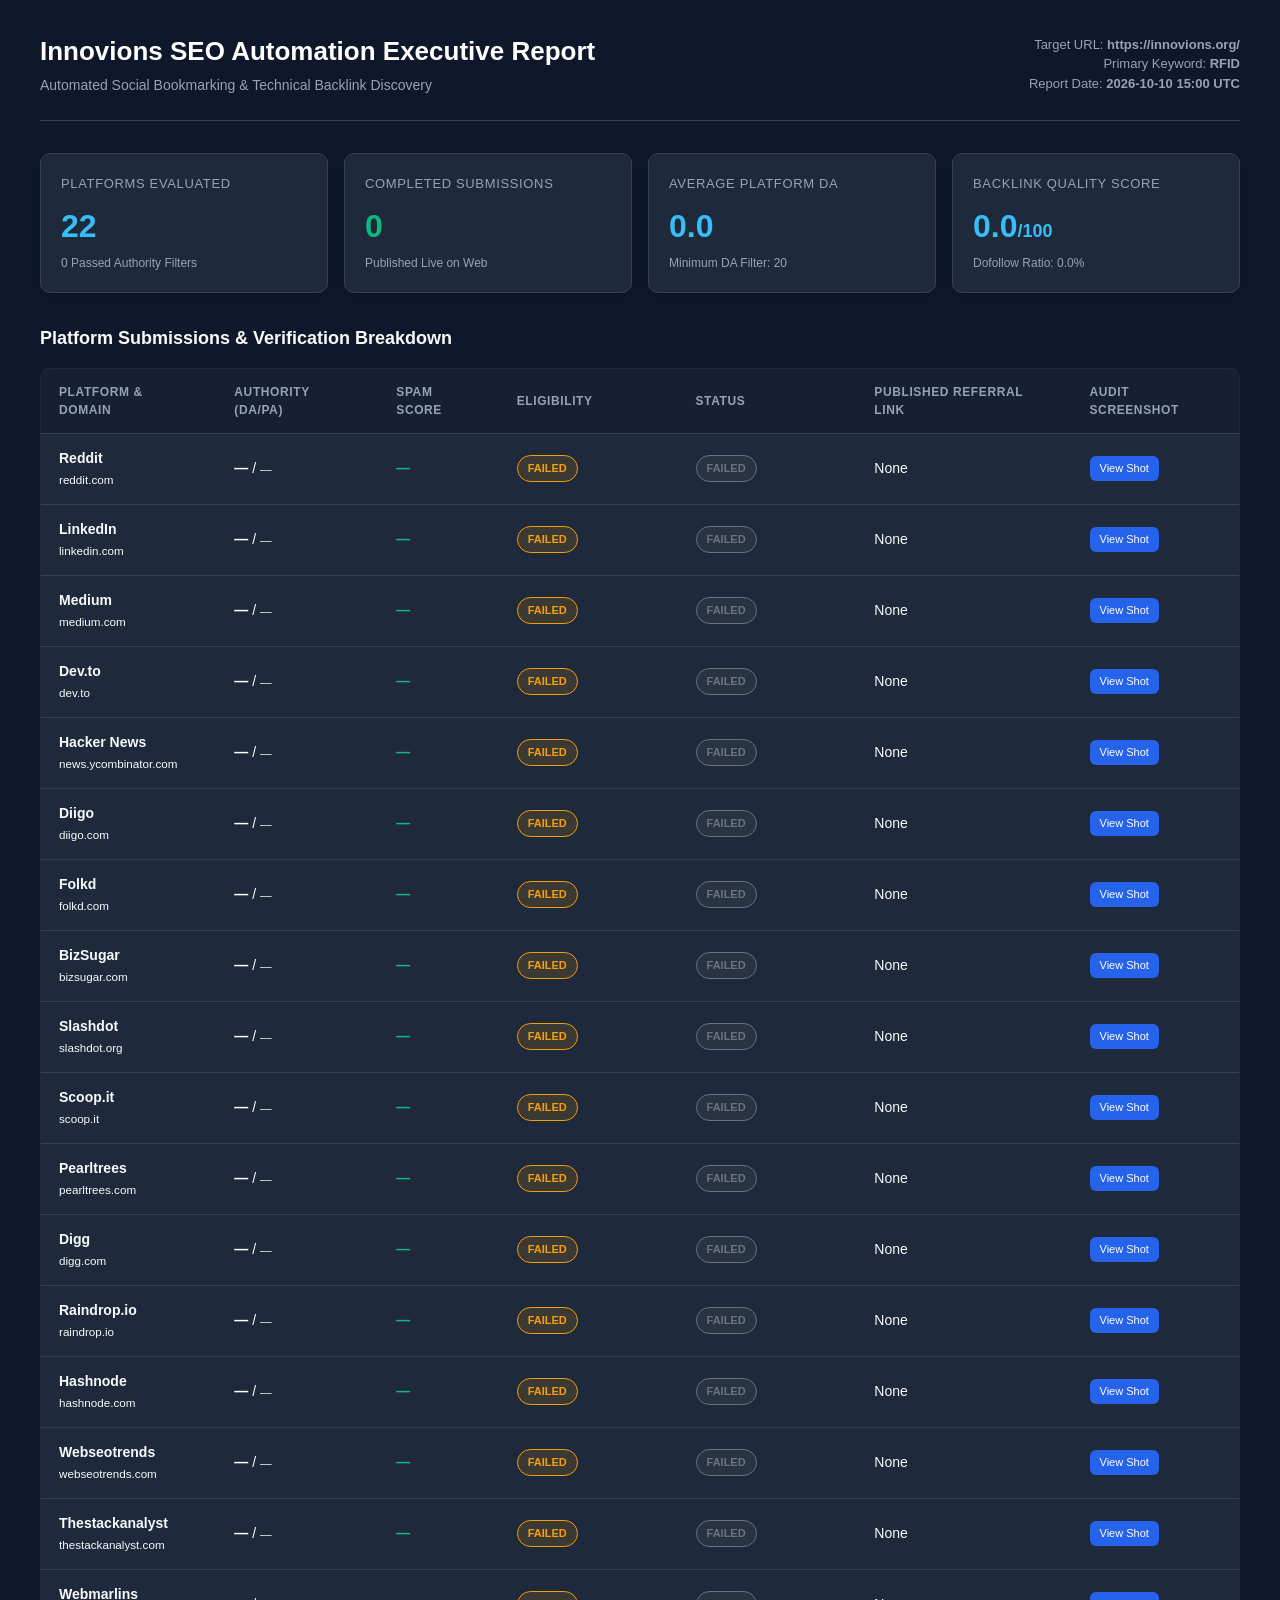
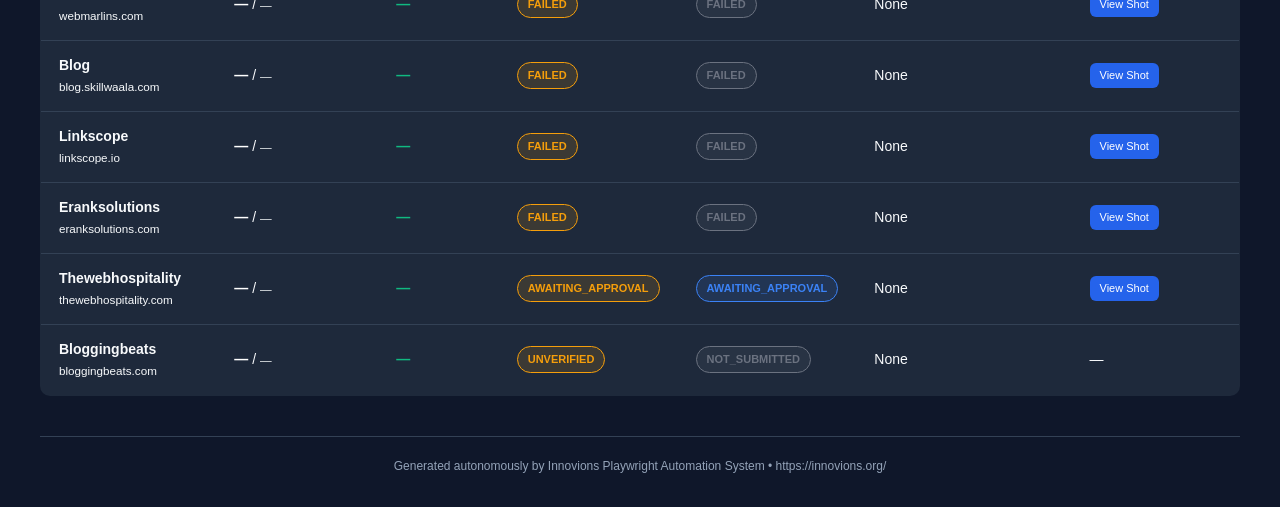
==== output/seo_audit_report.html @ 3800cce1 "Add comprehensive test suite for various components - Implement tests for WorkflowController includi" ====
<!DOCTYPE html>
<html lang="en">
<head>
    <meta charset="UTF-8">
    <meta name="viewport" content="width=device-width, initial-scale=1.0">
    <title>Innovions SEO Social Bookmarking Audit Report</title>
    <style>
        :root {
            --bg: #0f172a;
            --card-bg: #1e293b;
            --text-main: #f8fafc;
            --text-muted: #94a3b8;
            --accent: #38bdf8;
            --accent-glow: rgba(56, 189, 248, 0.15);
            --border: #334155;
            --success: #10b981;
            --warning: #f59e0b;
            --danger: #ef4444;
        }
        * { box-sizing: border-box; margin: 0; padding: 0; }
        body {
            background: var(--bg);
            color: var(--text-main);
            font-family: -apple-system, BlinkMacSystemFont, "Segoe UI", Roboto, Helvetica, Arial, sans-serif;
            line-height: 1.5;
            padding: 32px 24px;
        }
        .container { max-width: 1200px; margin: 0 auto; }
        header {
            display: flex;
            justify-content: space-between;
            align-items: center;
            border-bottom: 1px solid var(--border);
            padding-bottom: 24px;
            margin-bottom: 32px;
        }
        .brand h1 { font-size: 26px; font-weight: 700; color: #fff; }
        .brand p { color: var(--text-muted); font-size: 14px; margin-top: 4px; }
        .header-meta { text-align: right; font-size: 13px; color: var(--text-muted); }
        .grid { display: grid; grid-template-columns: repeat(auto-fit, minmax(220px, 1fr)); gap: 16px; margin-bottom: 32px; }
        .card {
            background: var(--card-bg);
            border: 1px solid var(--border);
            border-radius: 10px;
            padding: 20px;
            box-shadow: 0 4px 6px -1px rgba(0, 0, 0, 0.2);
        }
        .card-title { font-size: 13px; text-transform: uppercase; letter-spacing: 0.05em; color: var(--text-muted); margin-bottom: 8px; }
        .card-value { font-size: 32px; font-weight: 700; color: var(--accent); }
        .card-sub { font-size: 12px; color: var(--text-muted); margin-top: 4px; }
        table {
            width: 100%;
            border-collapse: collapse;
            background: var(--card-bg);
            border: 1px solid var(--border);
            border-radius: 10px;
            overflow: hidden;
            font-size: 14px;
        }
        th, td { padding: 14px 18px; text-align: left; border-bottom: 1px solid var(--border); }
        th { background: #162032; font-weight: 600; color: var(--text-muted); font-size: 12px; text-transform: uppercase; letter-spacing: 0.05em; }
        tr:hover { background: rgba(255, 255, 255, 0.02); }
        .badge {
            display: inline-block;
            padding: 4px 10px;
            border-radius: 9999px;
            font-size: 11px;
            font-weight: 600;
        }
        .link { color: var(--accent); text-decoration: none; }
        .link:hover { text-decoration: underline; }
        .btn-sm {
            display: inline-block;
            padding: 4px 10px;
            background: #2563eb;
            color: #fff;
            border-radius: 6px;
            text-decoration: none;
            font-size: 11px;
            font-weight: 500;
        }
        .metric-val { font-weight: 600; color: #fff; }
        .spam-val { color: #10b981; font-weight: 600; }
        .footer {
            margin-top: 40px;
            text-align: center;
            font-size: 12px;
            color: var(--text-muted);
            border-top: 1px solid var(--border);
            padding-top: 20px;
        }
    </style>
</head>
<body>
    <div class="container">
        <header>
            <div class="brand">
                <h1>Innovions SEO Automation Executive Report</h1>
                <p>Automated Social Bookmarking & Technical Backlink Discovery</p>
            </div>
            <div class="header-meta">
                <div>Target URL: <strong>https://innovions.org/</strong></div>
                <div>Primary Keyword: <strong>RFID</strong></div>
                <div>Report Date: <strong>2026-10-10 15:00 UTC</strong></div>
            </div>
        </header>

        <div class="grid">
            <div class="card">
                <div class="card-title">Platforms Evaluated</div>
                <div class="card-value">22</div>
                <div class="card-sub">0 Passed Authority Filters</div>
            </div>
            <div class="card">
                <div class="card-title">Completed Submissions</div>
                <div class="card-value" style="color:var(--success)">0</div>
                <div class="card-sub">Published Live on Web</div>
            </div>
            <div class="card">
                <div class="card-title">Average Platform DA</div>
                <div class="card-value">0.0</div>
                <div class="card-sub">Minimum DA Filter: 20</div>
            </div>
            <div class="card">
                <div class="card-title">Backlink Quality Score</div>
                <div class="card-value">0.0<small style="font-size:18px">/100</small></div>
                <div class="card-sub">Dofollow Ratio: 0.0%</div>
            </div>
        </div>

        <h2 style="font-size:18px; margin-bottom:16px; font-weight:600">Platform Submissions & Verification Breakdown</h2>
        <table>
            <thead>
                <tr>
                    <th>Platform & Domain</th>
                    <th>Authority (DA/PA)</th>
                    <th>Spam Score</th>
                    <th>Eligibility</th>
                    <th>Status</th>
                    <th>Published Referral Link</th>
                    <th>Audit Screenshot</th>
                </tr>
            </thead>
            <tbody>
                
        <tr>
            <td><strong>Reddit</strong><br><small class="text-muted">reddit.com</small></td>
            <td><span class="metric-val">—</span> / <small>—</small></td>
            <td><span class="spam-val">—</span></td>
            <td><span class="badge" style="background:#f59e0b22; color:#f59e0b; border:1px solid #f59e0b">FAILED</span></td>
            <td><span class="badge" style="background:#6b728022; color:#6b7280; border:1px solid #6b7280">FAILED</span></td>
            <td><span class="text-muted">None</span></td>
            <td><a href="screenshots/manual_crash_reddit_com_20261010_090333_897.png" target="_blank" class="btn-sm">View Shot</a></td>
        </tr>
        

        <tr>
            <td><strong>LinkedIn</strong><br><small class="text-muted">linkedin.com</small></td>
            <td><span class="metric-val">—</span> / <small>—</small></td>
            <td><span class="spam-val">—</span></td>
            <td><span class="badge" style="background:#f59e0b22; color:#f59e0b; border:1px solid #f59e0b">FAILED</span></td>
            <td><span class="badge" style="background:#6b728022; color:#6b7280; border:1px solid #6b7280">FAILED</span></td>
            <td><span class="text-muted">None</span></td>
            <td><a href="screenshots/manual_crash_linkedin_com_20261010_090334_154.png" target="_blank" class="btn-sm">View Shot</a></td>
        </tr>
        

        <tr>
            <td><strong>Medium</strong><br><small class="text-muted">medium.com</small></td>
            <td><span class="metric-val">—</span> / <small>—</small></td>
            <td><span class="spam-val">—</span></td>
            <td><span class="badge" style="background:#f59e0b22; color:#f59e0b; border:1px solid #f59e0b">FAILED</span></td>
            <td><span class="badge" style="background:#6b728022; color:#6b7280; border:1px solid #6b7280">FAILED</span></td>
            <td><span class="text-muted">None</span></td>
            <td><a href="screenshots/manual_crash_medium_com_20261010_090334_389.png" target="_blank" class="btn-sm">View Shot</a></td>
        </tr>
        

        <tr>
            <td><strong>Dev.to</strong><br><small class="text-muted">dev.to</small></td>
            <td><span class="metric-val">—</span> / <small>—</small></td>
            <td><span class="spam-val">—</span></td>
            <td><span class="badge" style="background:#f59e0b22; color:#f59e0b; border:1px solid #f59e0b">FAILED</span></td>
            <td><span class="badge" style="background:#6b728022; color:#6b7280; border:1px solid #6b7280">FAILED</span></td>
            <td><span class="text-muted">None</span></td>
            <td><a href="screenshots/manual_crash_dev_to_20261010_090334_633.png" target="_blank" class="btn-sm">View Shot</a></td>
        </tr>
        

        <tr>
            <td><strong>Hacker News</strong><br><small class="text-muted">news.ycombinator.com</small></td>
            <td><span class="metric-val">—</span> / <small>—</small></td>
            <td><span class="spam-val">—</span></td>
            <td><span class="badge" style="background:#f59e0b22; color:#f59e0b; border:1px solid #f59e0b">FAILED</span></td>
            <td><span class="badge" style="background:#6b728022; color:#6b7280; border:1px solid #6b7280">FAILED</span></td>
            <td><span class="text-muted">None</span></td>
            <td><a href="screenshots/manual_crash_news_ycombinator_com_20261010_090334_865.png" target="_blank" class="btn-sm">View Shot</a></td>
        </tr>
        

        <tr>
            <td><strong>Diigo</strong><br><small class="text-muted">diigo.com</small></td>
            <td><span class="metric-val">—</span> / <small>—</small></td>
            <td><span class="spam-val">—</span></td>
            <td><span class="badge" style="background:#f59e0b22; color:#f59e0b; border:1px solid #f59e0b">FAILED</span></td>
            <td><span class="badge" style="background:#6b728022; color:#6b7280; border:1px solid #6b7280">FAILED</span></td>
            <td><span class="text-muted">None</span></td>
            <td><a href="screenshots/manual_crash_diigo_com_20261010_090335_103.png" target="_blank" class="btn-sm">View Shot</a></td>
        </tr>
        

        <tr>
            <td><strong>Folkd</strong><br><small class="text-muted">folkd.com</small></td>
            <td><span class="metric-val">—</span> / <small>—</small></td>
            <td><span class="spam-val">—</span></td>
            <td><span class="badge" style="background:#f59e0b22; color:#f59e0b; border:1px solid #f59e0b">FAILED</span></td>
            <td><span class="badge" style="background:#6b728022; color:#6b7280; border:1px solid #6b7280">FAILED</span></td>
            <td><span class="text-muted">None</span></td>
            <td><a href="screenshots/manual_crash_folkd_com_20261010_090335_337.png" target="_blank" class="btn-sm">View Shot</a></td>
        </tr>
        

        <tr>
            <td><strong>BizSugar</strong><br><small class="text-muted">bizsugar.com</small></td>
            <td><span class="metric-val">—</span> / <small>—</small></td>
            <td><span class="spam-val">—</span></td>
            <td><span class="badge" style="background:#f59e0b22; color:#f59e0b; border:1px solid #f59e0b">FAILED</span></td>
            <td><span class="badge" style="background:#6b728022; color:#6b7280; border:1px solid #6b7280">FAILED</span></td>
            <td><span class="text-muted">None</span></td>
            <td><a href="screenshots/manual_crash_bizsugar_com_20261010_090335_573.png" target="_blank" class="btn-sm">View Shot</a></td>
        </tr>
        

        <tr>
            <td><strong>Slashdot</strong><br><small class="text-muted">slashdot.org</small></td>
            <td><span class="metric-val">—</span> / <small>—</small></td>
            <td><span class="spam-val">—</span></td>
            <td><span class="badge" style="background:#f59e0b22; color:#f59e0b; border:1px solid #f59e0b">FAILED</span></td>
            <td><span class="badge" style="background:#6b728022; color:#6b7280; border:1px solid #6b7280">FAILED</span></td>
            <td><span class="text-muted">None</span></td>
            <td><a href="screenshots/manual_crash_slashdot_org_20261010_090335_801.png" target="_blank" class="btn-sm">View Shot</a></td>
        </tr>
        

        <tr>
            <td><strong>Scoop.it</strong><br><small class="text-muted">scoop.it</small></td>
            <td><span class="metric-val">—</span> / <small>—</small></td>
            <td><span class="spam-val">—</span></td>
            <td><span class="badge" style="background:#f59e0b22; color:#f59e0b; border:1px solid #f59e0b">FAILED</span></td>
            <td><span class="badge" style="background:#6b728022; color:#6b7280; border:1px solid #6b7280">FAILED</span></td>
            <td><span class="text-muted">None</span></td>
            <td><a href="screenshots/manual_crash_scoop_it_20261010_090336_036.png" target="_blank" class="btn-sm">View Shot</a></td>
        </tr>
        

        <tr>
            <td><strong>Pearltrees</strong><br><small class="text-muted">pearltrees.com</small></td>
            <td><span class="metric-val">—</span> / <small>—</small></td>
            <td><span class="spam-val">—</span></td>
            <td><span class="badge" style="background:#f59e0b22; color:#f59e0b; border:1px solid #f59e0b">FAILED</span></td>
            <td><span class="badge" style="background:#6b728022; color:#6b7280; border:1px solid #6b7280">FAILED</span></td>
            <td><span class="text-muted">None</span></td>
            <td><a href="screenshots/manual_crash_pearltrees_com_20261010_090336_268.png" target="_blank" class="btn-sm">View Shot</a></td>
        </tr>
        

        <tr>
            <td><strong>Digg</strong><br><small class="text-muted">digg.com</small></td>
            <td><span class="metric-val">—</span> / <small>—</small></td>
            <td><span class="spam-val">—</span></td>
            <td><span class="badge" style="background:#f59e0b22; color:#f59e0b; border:1px solid #f59e0b">FAILED</span></td>
            <td><span class="badge" style="background:#6b728022; color:#6b7280; border:1px solid #6b7280">FAILED</span></td>
            <td><span class="text-muted">None</span></td>
            <td><a href="screenshots/manual_crash_digg_com_20261010_090336_500.png" target="_blank" class="btn-sm">View Shot</a></td>
        </tr>
        

        <tr>
            <td><strong>Raindrop.io</strong><br><small class="text-muted">raindrop.io</small></td>
            <td><span class="metric-val">—</span> / <small>—</small></td>
            <td><span class="spam-val">—</span></td>
            <td><span class="badge" style="background:#f59e0b22; color:#f59e0b; border:1px solid #f59e0b">FAILED</span></td>
            <td><span class="badge" style="background:#6b728022; color:#6b7280; border:1px solid #6b7280">FAILED</span></td>
            <td><span class="text-muted">None</span></td>
            <td><a href="screenshots/manual_crash_raindrop_io_20261010_090336_733.png" target="_blank" class="btn-sm">View Shot</a></td>
        </tr>
        

        <tr>
            <td><strong>Hashnode</strong><br><small class="text-muted">hashnode.com</small></td>
            <td><span class="metric-val">—</span> / <small>—</small></td>
            <td><span class="spam-val">—</span></td>
            <td><span class="badge" style="background:#f59e0b22; color:#f59e0b; border:1px solid #f59e0b">FAILED</span></td>
            <td><span class="badge" style="background:#6b728022; color:#6b7280; border:1px solid #6b7280">FAILED</span></td>
            <td><span class="text-muted">None</span></td>
            <td><a href="screenshots/manual_crash_hashnode_com_20261010_090336_971.png" target="_blank" class="btn-sm">View Shot</a></td>
        </tr>
        

        <tr>
            <td><strong>Webseotrends</strong><br><small class="text-muted">webseotrends.com</small></td>
            <td><span class="metric-val">—</span> / <small>—</small></td>
            <td><span class="spam-val">—</span></td>
            <td><span class="badge" style="background:#f59e0b22; color:#f59e0b; border:1px solid #f59e0b">FAILED</span></td>
            <td><span class="badge" style="background:#6b728022; color:#6b7280; border:1px solid #6b7280">FAILED</span></td>
            <td><span class="text-muted">None</span></td>
            <td><a href="screenshots/manual_crash_webseotrends_com_20261010_090337_212.png" target="_blank" class="btn-sm">View Shot</a></td>
        </tr>
        

        <tr>
            <td><strong>Thestackanalyst</strong><br><small class="text-muted">thestackanalyst.com</small></td>
            <td><span class="metric-val">—</span> / <small>—</small></td>
            <td><span class="spam-val">—</span></td>
            <td><span class="badge" style="background:#f59e0b22; color:#f59e0b; border:1px solid #f59e0b">FAILED</span></td>
            <td><span class="badge" style="background:#6b728022; color:#6b7280; border:1px solid #6b7280">FAILED</span></td>
            <td><span class="text-muted">None</span></td>
            <td><a href="screenshots/manual_crash_thestackanalyst_com_20261010_090337_452.png" target="_blank" class="btn-sm">View Shot</a></td>
        </tr>
        

        <tr>
            <td><strong>Webmarlins</strong><br><small class="text-muted">webmarlins.com</small></td>
            <td><span class="metric-val">—</span> / <small>—</small></td>
            <td><span class="spam-val">—</span></td>
            <td><span class="badge" style="background:#f59e0b22; color:#f59e0b; border:1px solid #f59e0b">FAILED</span></td>
            <td><span class="badge" style="background:#6b728022; color:#6b7280; border:1px solid #6b7280">FAILED</span></td>
            <td><span class="text-muted">None</span></td>
            <td><a href="screenshots/manual_crash_webmarlins_com_20261010_090337_688.png" target="_blank" class="btn-sm">View Shot</a></td>
        </tr>
        

        <tr>
            <td><strong>Blog</strong><br><small class="text-muted">blog.skillwaala.com</small></td>
            <td><span class="metric-val">—</span> / <small>—</small></td>
            <td><span class="spam-val">—</span></td>
            <td><span class="badge" style="background:#f59e0b22; color:#f59e0b; border:1px solid #f59e0b">FAILED</span></td>
            <td><span class="badge" style="background:#6b728022; color:#6b7280; border:1px solid #6b7280">FAILED</span></td>
            <td><span class="text-muted">None</span></td>
            <td><a href="SCREENSHOT_FAILED: Page.screenshot: Target page, context or browser has been closed" target="_blank" class="btn-sm">View Shot</a></td>
        </tr>
        

        <tr>
            <td><strong>Linkscope</strong><br><small class="text-muted">linkscope.io</small></td>
            <td><span class="metric-val">—</span> / <small>—</small></td>
            <td><span class="spam-val">—</span></td>
            <td><span class="badge" style="background:#f59e0b22; color:#f59e0b; border:1px solid #f59e0b">FAILED</span></td>
            <td><span class="badge" style="background:#6b728022; color:#6b7280; border:1px solid #6b7280">FAILED</span></td>
            <td><span class="text-muted">None</span></td>
            <td><a href="SCREENSHOT_FAILED: Page.screenshot: Target page, context or browser has been closed" target="_blank" class="btn-sm">View Shot</a></td>
        </tr>
        

        <tr>
            <td><strong>Eranksolutions</strong><br><small class="text-muted">eranksolutions.com</small></td>
            <td><span class="metric-val">—</span> / <small>—</small></td>
            <td><span class="spam-val">—</span></td>
            <td><span class="badge" style="background:#f59e0b22; color:#f59e0b; border:1px solid #f59e0b">FAILED</span></td>
            <td><span class="badge" style="background:#6b728022; color:#6b7280; border:1px solid #6b7280">FAILED</span></td>
            <td><span class="text-muted">None</span></td>
            <td><a href="SCREENSHOT_FAILED: Page.screenshot: Target page, context or browser has been closed" target="_blank" class="btn-sm">View Shot</a></td>
        </tr>
        

        <tr>
            <td><strong>Thewebhospitality</strong><br><small class="text-muted">thewebhospitality.com</small></td>
            <td><span class="metric-val">—</span> / <small>—</small></td>
            <td><span class="spam-val">—</span></td>
            <td><span class="badge" style="background:#f59e0b22; color:#f59e0b; border:1px solid #f59e0b">AWAITING_APPROVAL</span></td>
            <td><span class="badge" style="background:#3b82f622; color:#3b82f6; border:1px solid #3b82f6">AWAITING_APPROVAL</span></td>
            <td><span class="text-muted">None</span></td>
            <td><a href="screenshots/before_Thewebhospitality_20261010_090843_289.png" target="_blank" class="btn-sm">View Shot</a></td>
        </tr>
        

        <tr>
            <td><strong>Bloggingbeats</strong><br><small class="text-muted">bloggingbeats.com</small></td>
            <td><span class="metric-val">—</span> / <small>—</small></td>
            <td><span class="spam-val">—</span></td>
            <td><span class="badge" style="background:#f59e0b22; color:#f59e0b; border:1px solid #f59e0b">UNVERIFIED</span></td>
            <td><span class="badge" style="background:#6b728022; color:#6b7280; border:1px solid #6b7280">NOT_SUBMITTED</span></td>
            <td><span class="text-muted">None</span></td>
            <td><span class="text-muted">—</span></td>
        </tr>
        
            </tbody>
        </table>

        <div class="footer">
            Generated autonomously by Innovions Playwright Automation System &bull; https://innovions.org/
        </div>
    </div>
</body>
</html>
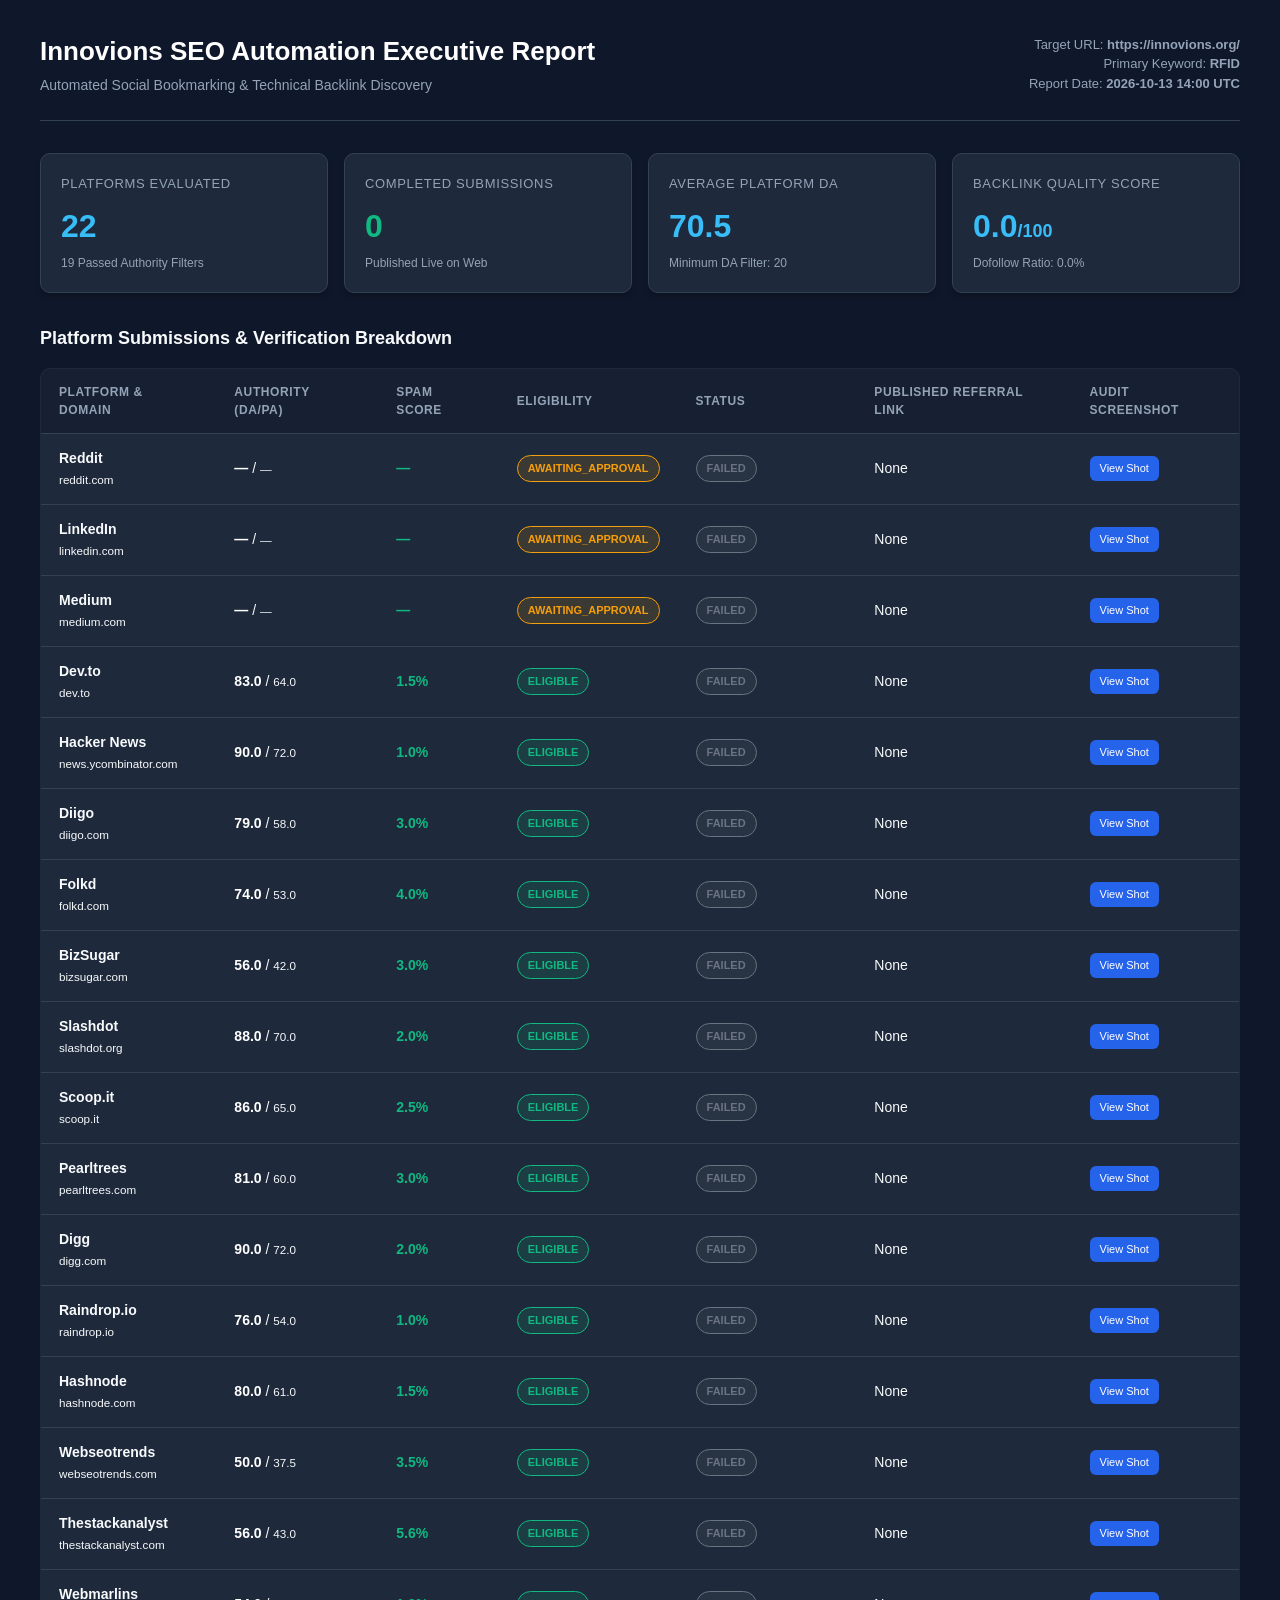
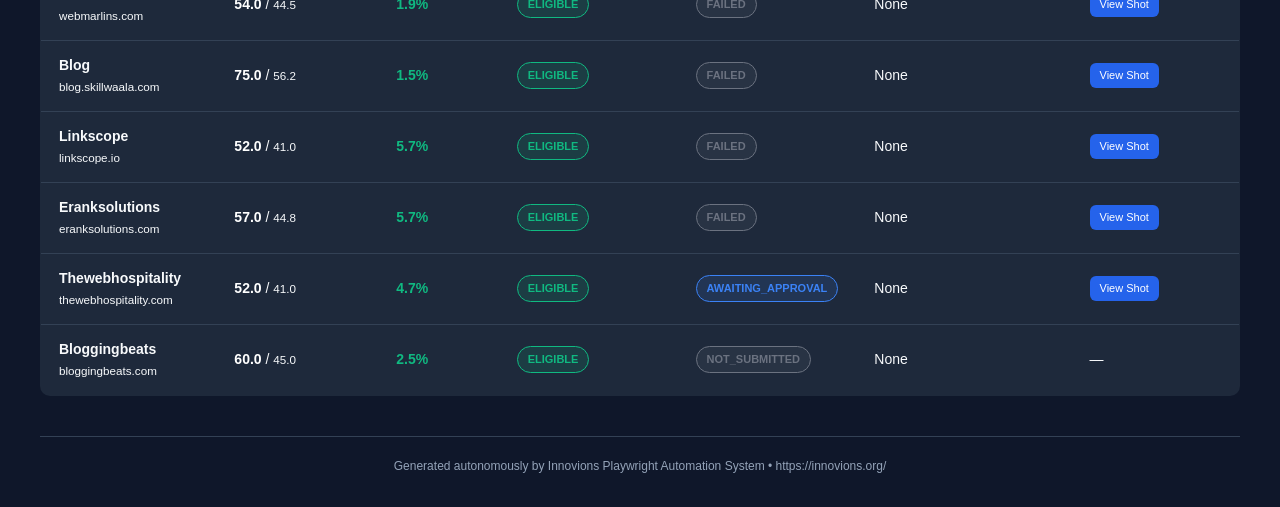
==== commit 07950916: "SEO" ====
--- a/output/seo_audit_report.html
+++ b/output/seo_audit_report.html
@@ -101,7 +101,7 @@
             <div class="header-meta">
                 <div>Target URL: <strong>https://innovions.org/</strong></div>
                 <div>Primary Keyword: <strong>RFID</strong></div>
-                <div>Report Date: <strong>2026-10-10 15:00 UTC</strong></div>
+                <div>Report Date: <strong>2026-10-13 14:00 UTC</strong></div>
             </div>
         </header>
 
@@ -109,7 +109,7 @@
             <div class="card">
                 <div class="card-title">Platforms Evaluated</div>
                 <div class="card-value">22</div>
-                <div class="card-sub">0 Passed Authority Filters</div>
+                <div class="card-sub">19 Passed Authority Filters</div>
             </div>
             <div class="card">
                 <div class="card-title">Completed Submissions</div>
@@ -118,7 +118,7 @@
             </div>
             <div class="card">
                 <div class="card-title">Average Platform DA</div>
-                <div class="card-value">0.0</div>
+                <div class="card-value">70.5</div>
                 <div class="card-sub">Minimum DA Filter: 20</div>
             </div>
             <div class="card">
@@ -147,10 +147,10 @@
             <td><strong>Reddit</strong><br><small class="text-muted">reddit.com</small></td>
             <td><span class="metric-val">—</span> / <small>—</small></td>
             <td><span class="spam-val">—</span></td>
-            <td><span class="badge" style="background:#f59e0b22; color:#f59e0b; border:1px solid #f59e0b">FAILED</span></td>
-            <td><span class="badge" style="background:#6b728022; color:#6b7280; border:1px solid #6b7280">FAILED</span></td>
-            <td><span class="text-muted">None</span></td>
-            <td><a href="screenshots/manual_crash_reddit_com_20261010_090333_897.png" target="_blank" class="btn-sm">View Shot</a></td>
+            <td><span class="badge" style="background:#f59e0b22; color:#f59e0b; border:1px solid #f59e0b">AWAITING_APPROVAL</span></td>
+            <td><span class="badge" style="background:#6b728022; color:#6b7280; border:1px solid #6b7280">FAILED</span></td>
+            <td><span class="text-muted">None</span></td>
+            <td><a href="screenshots/manual_form_missing_reddit_com_20261013_044201_749.png" target="_blank" class="btn-sm">View Shot</a></td>
         </tr>
         
 
@@ -158,10 +158,10 @@
             <td><strong>LinkedIn</strong><br><small class="text-muted">linkedin.com</small></td>
             <td><span class="metric-val">—</span> / <small>—</small></td>
             <td><span class="spam-val">—</span></td>
-            <td><span class="badge" style="background:#f59e0b22; color:#f59e0b; border:1px solid #f59e0b">FAILED</span></td>
-            <td><span class="badge" style="background:#6b728022; color:#6b7280; border:1px solid #6b7280">FAILED</span></td>
-            <td><span class="text-muted">None</span></td>
-            <td><a href="screenshots/manual_crash_linkedin_com_20261010_090334_154.png" target="_blank" class="btn-sm">View Shot</a></td>
+            <td><span class="badge" style="background:#f59e0b22; color:#f59e0b; border:1px solid #f59e0b">AWAITING_APPROVAL</span></td>
+            <td><span class="badge" style="background:#6b728022; color:#6b7280; border:1px solid #6b7280">FAILED</span></td>
+            <td><span class="text-muted">None</span></td>
+            <td><a href="screenshots/manual_form_missing_linkedin_com_20261013_044211_523.png" target="_blank" class="btn-sm">View Shot</a></td>
         </tr>
         
 
@@ -169,117 +169,117 @@
             <td><strong>Medium</strong><br><small class="text-muted">medium.com</small></td>
             <td><span class="metric-val">—</span> / <small>—</small></td>
             <td><span class="spam-val">—</span></td>
-            <td><span class="badge" style="background:#f59e0b22; color:#f59e0b; border:1px solid #f59e0b">FAILED</span></td>
-            <td><span class="badge" style="background:#6b728022; color:#6b7280; border:1px solid #6b7280">FAILED</span></td>
-            <td><span class="text-muted">None</span></td>
-            <td><a href="screenshots/manual_crash_medium_com_20261010_090334_389.png" target="_blank" class="btn-sm">View Shot</a></td>
+            <td><span class="badge" style="background:#f59e0b22; color:#f59e0b; border:1px solid #f59e0b">AWAITING_APPROVAL</span></td>
+            <td><span class="badge" style="background:#6b728022; color:#6b7280; border:1px solid #6b7280">FAILED</span></td>
+            <td><span class="text-muted">None</span></td>
+            <td><a href="SCREENSHOT_FAILED: Page.screenshot: Target page, context or browser has been closed" target="_blank" class="btn-sm">View Shot</a></td>
         </tr>
         
 
         <tr>
             <td><strong>Dev.to</strong><br><small class="text-muted">dev.to</small></td>
-            <td><span class="metric-val">—</span> / <small>—</small></td>
-            <td><span class="spam-val">—</span></td>
-            <td><span class="badge" style="background:#f59e0b22; color:#f59e0b; border:1px solid #f59e0b">FAILED</span></td>
-            <td><span class="badge" style="background:#6b728022; color:#6b7280; border:1px solid #6b7280">FAILED</span></td>
-            <td><span class="text-muted">None</span></td>
-            <td><a href="screenshots/manual_crash_dev_to_20261010_090334_633.png" target="_blank" class="btn-sm">View Shot</a></td>
+            <td><span class="metric-val">83.0</span> / <small>64.0</small></td>
+            <td><span class="spam-val">1.5%</span></td>
+            <td><span class="badge" style="background:#10b98122; color:#10b981; border:1px solid #10b981">ELIGIBLE</span></td>
+            <td><span class="badge" style="background:#6b728022; color:#6b7280; border:1px solid #6b7280">FAILED</span></td>
+            <td><span class="text-muted">None</span></td>
+            <td><a href="screenshots/manual_form_missing_dev_to_20261012_093840_302.png" target="_blank" class="btn-sm">View Shot</a></td>
         </tr>
         
 
         <tr>
             <td><strong>Hacker News</strong><br><small class="text-muted">news.ycombinator.com</small></td>
-            <td><span class="metric-val">—</span> / <small>—</small></td>
-            <td><span class="spam-val">—</span></td>
-            <td><span class="badge" style="background:#f59e0b22; color:#f59e0b; border:1px solid #f59e0b">FAILED</span></td>
-            <td><span class="badge" style="background:#6b728022; color:#6b7280; border:1px solid #6b7280">FAILED</span></td>
-            <td><span class="text-muted">None</span></td>
-            <td><a href="screenshots/manual_crash_news_ycombinator_com_20261010_090334_865.png" target="_blank" class="btn-sm">View Shot</a></td>
+            <td><span class="metric-val">90.0</span> / <small>72.0</small></td>
+            <td><span class="spam-val">1.0%</span></td>
+            <td><span class="badge" style="background:#10b98122; color:#10b981; border:1px solid #10b981">ELIGIBLE</span></td>
+            <td><span class="badge" style="background:#6b728022; color:#6b7280; border:1px solid #6b7280">FAILED</span></td>
+            <td><span class="text-muted">None</span></td>
+            <td><a href="screenshots/manual_form_missing_news_ycombinator_com_20261012_093853_699.png" target="_blank" class="btn-sm">View Shot</a></td>
         </tr>
         
 
         <tr>
             <td><strong>Diigo</strong><br><small class="text-muted">diigo.com</small></td>
-            <td><span class="metric-val">—</span> / <small>—</small></td>
-            <td><span class="spam-val">—</span></td>
-            <td><span class="badge" style="background:#f59e0b22; color:#f59e0b; border:1px solid #f59e0b">FAILED</span></td>
-            <td><span class="badge" style="background:#6b728022; color:#6b7280; border:1px solid #6b7280">FAILED</span></td>
-            <td><span class="text-muted">None</span></td>
-            <td><a href="screenshots/manual_crash_diigo_com_20261010_090335_103.png" target="_blank" class="btn-sm">View Shot</a></td>
+            <td><span class="metric-val">79.0</span> / <small>58.0</small></td>
+            <td><span class="spam-val">3.0%</span></td>
+            <td><span class="badge" style="background:#10b98122; color:#10b981; border:1px solid #10b981">ELIGIBLE</span></td>
+            <td><span class="badge" style="background:#6b728022; color:#6b7280; border:1px solid #6b7280">FAILED</span></td>
+            <td><span class="text-muted">None</span></td>
+            <td><a href="SCREENSHOT_FAILED: Page.screenshot: Target page, context or browser has been closed" target="_blank" class="btn-sm">View Shot</a></td>
         </tr>
         
 
         <tr>
             <td><strong>Folkd</strong><br><small class="text-muted">folkd.com</small></td>
-            <td><span class="metric-val">—</span> / <small>—</small></td>
-            <td><span class="spam-val">—</span></td>
-            <td><span class="badge" style="background:#f59e0b22; color:#f59e0b; border:1px solid #f59e0b">FAILED</span></td>
-            <td><span class="badge" style="background:#6b728022; color:#6b7280; border:1px solid #6b7280">FAILED</span></td>
-            <td><span class="text-muted">None</span></td>
-            <td><a href="screenshots/manual_crash_folkd_com_20261010_090335_337.png" target="_blank" class="btn-sm">View Shot</a></td>
+            <td><span class="metric-val">74.0</span> / <small>53.0</small></td>
+            <td><span class="spam-val">4.0%</span></td>
+            <td><span class="badge" style="background:#10b98122; color:#10b981; border:1px solid #10b981">ELIGIBLE</span></td>
+            <td><span class="badge" style="background:#6b728022; color:#6b7280; border:1px solid #6b7280">FAILED</span></td>
+            <td><span class="text-muted">None</span></td>
+            <td><a href="SCREENSHOT_FAILED: Page.screenshot: Target page, context or browser has been closed" target="_blank" class="btn-sm">View Shot</a></td>
         </tr>
         
 
         <tr>
             <td><strong>BizSugar</strong><br><small class="text-muted">bizsugar.com</small></td>
-            <td><span class="metric-val">—</span> / <small>—</small></td>
-            <td><span class="spam-val">—</span></td>
-            <td><span class="badge" style="background:#f59e0b22; color:#f59e0b; border:1px solid #f59e0b">FAILED</span></td>
-            <td><span class="badge" style="background:#6b728022; color:#6b7280; border:1px solid #6b7280">FAILED</span></td>
-            <td><span class="text-muted">None</span></td>
-            <td><a href="screenshots/manual_crash_bizsugar_com_20261010_090335_573.png" target="_blank" class="btn-sm">View Shot</a></td>
+            <td><span class="metric-val">56.0</span> / <small>42.0</small></td>
+            <td><span class="spam-val">3.0%</span></td>
+            <td><span class="badge" style="background:#10b98122; color:#10b981; border:1px solid #10b981">ELIGIBLE</span></td>
+            <td><span class="badge" style="background:#6b728022; color:#6b7280; border:1px solid #6b7280">FAILED</span></td>
+            <td><span class="text-muted">None</span></td>
+            <td><a href="SCREENSHOT_FAILED: Page.screenshot: Target page, context or browser has been closed" target="_blank" class="btn-sm">View Shot</a></td>
         </tr>
         
 
         <tr>
             <td><strong>Slashdot</strong><br><small class="text-muted">slashdot.org</small></td>
-            <td><span class="metric-val">—</span> / <small>—</small></td>
-            <td><span class="spam-val">—</span></td>
-            <td><span class="badge" style="background:#f59e0b22; color:#f59e0b; border:1px solid #f59e0b">FAILED</span></td>
-            <td><span class="badge" style="background:#6b728022; color:#6b7280; border:1px solid #6b7280">FAILED</span></td>
-            <td><span class="text-muted">None</span></td>
-            <td><a href="screenshots/manual_crash_slashdot_org_20261010_090335_801.png" target="_blank" class="btn-sm">View Shot</a></td>
+            <td><span class="metric-val">88.0</span> / <small>70.0</small></td>
+            <td><span class="spam-val">2.0%</span></td>
+            <td><span class="badge" style="background:#10b98122; color:#10b981; border:1px solid #10b981">ELIGIBLE</span></td>
+            <td><span class="badge" style="background:#6b728022; color:#6b7280; border:1px solid #6b7280">FAILED</span></td>
+            <td><span class="text-muted">None</span></td>
+            <td><a href="SCREENSHOT_FAILED: Page.screenshot: Target page, context or browser has been closed" target="_blank" class="btn-sm">View Shot</a></td>
         </tr>
         
 
         <tr>
             <td><strong>Scoop.it</strong><br><small class="text-muted">scoop.it</small></td>
-            <td><span class="metric-val">—</span> / <small>—</small></td>
-            <td><span class="spam-val">—</span></td>
-            <td><span class="badge" style="background:#f59e0b22; color:#f59e0b; border:1px solid #f59e0b">FAILED</span></td>
-            <td><span class="badge" style="background:#6b728022; color:#6b7280; border:1px solid #6b7280">FAILED</span></td>
-            <td><span class="text-muted">None</span></td>
-            <td><a href="screenshots/manual_crash_scoop_it_20261010_090336_036.png" target="_blank" class="btn-sm">View Shot</a></td>
+            <td><span class="metric-val">86.0</span> / <small>65.0</small></td>
+            <td><span class="spam-val">2.5%</span></td>
+            <td><span class="badge" style="background:#10b98122; color:#10b981; border:1px solid #10b981">ELIGIBLE</span></td>
+            <td><span class="badge" style="background:#6b728022; color:#6b7280; border:1px solid #6b7280">FAILED</span></td>
+            <td><span class="text-muted">None</span></td>
+            <td><a href="SCREENSHOT_FAILED: Page.screenshot: Target page, context or browser has been closed" target="_blank" class="btn-sm">View Shot</a></td>
         </tr>
         
 
         <tr>
             <td><strong>Pearltrees</strong><br><small class="text-muted">pearltrees.com</small></td>
-            <td><span class="metric-val">—</span> / <small>—</small></td>
-            <td><span class="spam-val">—</span></td>
-            <td><span class="badge" style="background:#f59e0b22; color:#f59e0b; border:1px solid #f59e0b">FAILED</span></td>
-            <td><span class="badge" style="background:#6b728022; color:#6b7280; border:1px solid #6b7280">FAILED</span></td>
-            <td><span class="text-muted">None</span></td>
-            <td><a href="screenshots/manual_crash_pearltrees_com_20261010_090336_268.png" target="_blank" class="btn-sm">View Shot</a></td>
+            <td><span class="metric-val">81.0</span> / <small>60.0</small></td>
+            <td><span class="spam-val">3.0%</span></td>
+            <td><span class="badge" style="background:#10b98122; color:#10b981; border:1px solid #10b981">ELIGIBLE</span></td>
+            <td><span class="badge" style="background:#6b728022; color:#6b7280; border:1px solid #6b7280">FAILED</span></td>
+            <td><span class="text-muted">None</span></td>
+            <td><a href="SCREENSHOT_FAILED: Page.screenshot: Target page, context or browser has been closed" target="_blank" class="btn-sm">View Shot</a></td>
         </tr>
         
 
         <tr>
             <td><strong>Digg</strong><br><small class="text-muted">digg.com</small></td>
-            <td><span class="metric-val">—</span> / <small>—</small></td>
-            <td><span class="spam-val">—</span></td>
-            <td><span class="badge" style="background:#f59e0b22; color:#f59e0b; border:1px solid #f59e0b">FAILED</span></td>
-            <td><span class="badge" style="background:#6b728022; color:#6b7280; border:1px solid #6b7280">FAILED</span></td>
-            <td><span class="text-muted">None</span></td>
-            <td><a href="screenshots/manual_crash_digg_com_20261010_090336_500.png" target="_blank" class="btn-sm">View Shot</a></td>
+            <td><span class="metric-val">90.0</span> / <small>72.0</small></td>
+            <td><span class="spam-val">2.0%</span></td>
+            <td><span class="badge" style="background:#10b98122; color:#10b981; border:1px solid #10b981">ELIGIBLE</span></td>
+            <td><span class="badge" style="background:#6b728022; color:#6b7280; border:1px solid #6b7280">FAILED</span></td>
+            <td><span class="text-muted">None</span></td>
+            <td><a href="SCREENSHOT_FAILED: Page.screenshot: Target page, context or browser has been closed" target="_blank" class="btn-sm">View Shot</a></td>
         </tr>
         
 
         <tr>
             <td><strong>Raindrop.io</strong><br><small class="text-muted">raindrop.io</small></td>
-            <td><span class="metric-val">—</span> / <small>—</small></td>
-            <td><span class="spam-val">—</span></td>
-            <td><span class="badge" style="background:#f59e0b22; color:#f59e0b; border:1px solid #f59e0b">FAILED</span></td>
+            <td><span class="metric-val">76.0</span> / <small>54.0</small></td>
+            <td><span class="spam-val">1.0%</span></td>
+            <td><span class="badge" style="background:#10b98122; color:#10b981; border:1px solid #10b981">ELIGIBLE</span></td>
             <td><span class="badge" style="background:#6b728022; color:#6b7280; border:1px solid #6b7280">FAILED</span></td>
             <td><span class="text-muted">None</span></td>
             <td><a href="screenshots/manual_crash_raindrop_io_20261010_090336_733.png" target="_blank" class="btn-sm">View Shot</a></td>
@@ -288,9 +288,9 @@
 
         <tr>
             <td><strong>Hashnode</strong><br><small class="text-muted">hashnode.com</small></td>
-            <td><span class="metric-val">—</span> / <small>—</small></td>
-            <td><span class="spam-val">—</span></td>
-            <td><span class="badge" style="background:#f59e0b22; color:#f59e0b; border:1px solid #f59e0b">FAILED</span></td>
+            <td><span class="metric-val">80.0</span> / <small>61.0</small></td>
+            <td><span class="spam-val">1.5%</span></td>
+            <td><span class="badge" style="background:#10b98122; color:#10b981; border:1px solid #10b981">ELIGIBLE</span></td>
             <td><span class="badge" style="background:#6b728022; color:#6b7280; border:1px solid #6b7280">FAILED</span></td>
             <td><span class="text-muted">None</span></td>
             <td><a href="screenshots/manual_crash_hashnode_com_20261010_090336_971.png" target="_blank" class="btn-sm">View Shot</a></td>
@@ -299,9 +299,9 @@
 
         <tr>
             <td><strong>Webseotrends</strong><br><small class="text-muted">webseotrends.com</small></td>
-            <td><span class="metric-val">—</span> / <small>—</small></td>
-            <td><span class="spam-val">—</span></td>
-            <td><span class="badge" style="background:#f59e0b22; color:#f59e0b; border:1px solid #f59e0b">FAILED</span></td>
+            <td><span class="metric-val">50.0</span> / <small>37.5</small></td>
+            <td><span class="spam-val">3.5%</span></td>
+            <td><span class="badge" style="background:#10b98122; color:#10b981; border:1px solid #10b981">ELIGIBLE</span></td>
             <td><span class="badge" style="background:#6b728022; color:#6b7280; border:1px solid #6b7280">FAILED</span></td>
             <td><span class="text-muted">None</span></td>
             <td><a href="screenshots/manual_crash_webseotrends_com_20261010_090337_212.png" target="_blank" class="btn-sm">View Shot</a></td>
@@ -310,9 +310,9 @@
 
         <tr>
             <td><strong>Thestackanalyst</strong><br><small class="text-muted">thestackanalyst.com</small></td>
-            <td><span class="metric-val">—</span> / <small>—</small></td>
-            <td><span class="spam-val">—</span></td>
-            <td><span class="badge" style="background:#f59e0b22; color:#f59e0b; border:1px solid #f59e0b">FAILED</span></td>
+            <td><span class="metric-val">56.0</span> / <small>43.0</small></td>
+            <td><span class="spam-val">5.6%</span></td>
+            <td><span class="badge" style="background:#10b98122; color:#10b981; border:1px solid #10b981">ELIGIBLE</span></td>
             <td><span class="badge" style="background:#6b728022; color:#6b7280; border:1px solid #6b7280">FAILED</span></td>
             <td><span class="text-muted">None</span></td>
             <td><a href="screenshots/manual_crash_thestackanalyst_com_20261010_090337_452.png" target="_blank" class="btn-sm">View Shot</a></td>
@@ -321,9 +321,9 @@
 
         <tr>
             <td><strong>Webmarlins</strong><br><small class="text-muted">webmarlins.com</small></td>
-            <td><span class="metric-val">—</span> / <small>—</small></td>
-            <td><span class="spam-val">—</span></td>
-            <td><span class="badge" style="background:#f59e0b22; color:#f59e0b; border:1px solid #f59e0b">FAILED</span></td>
+            <td><span class="metric-val">54.0</span> / <small>44.5</small></td>
+            <td><span class="spam-val">1.9%</span></td>
+            <td><span class="badge" style="background:#10b98122; color:#10b981; border:1px solid #10b981">ELIGIBLE</span></td>
             <td><span class="badge" style="background:#6b728022; color:#6b7280; border:1px solid #6b7280">FAILED</span></td>
             <td><span class="text-muted">None</span></td>
             <td><a href="screenshots/manual_crash_webmarlins_com_20261010_090337_688.png" target="_blank" class="btn-sm">View Shot</a></td>
@@ -332,9 +332,9 @@
 
         <tr>
             <td><strong>Blog</strong><br><small class="text-muted">blog.skillwaala.com</small></td>
-            <td><span class="metric-val">—</span> / <small>—</small></td>
-            <td><span class="spam-val">—</span></td>
-            <td><span class="badge" style="background:#f59e0b22; color:#f59e0b; border:1px solid #f59e0b">FAILED</span></td>
+            <td><span class="metric-val">75.0</span> / <small>56.2</small></td>
+            <td><span class="spam-val">1.5%</span></td>
+            <td><span class="badge" style="background:#10b98122; color:#10b981; border:1px solid #10b981">ELIGIBLE</span></td>
             <td><span class="badge" style="background:#6b728022; color:#6b7280; border:1px solid #6b7280">FAILED</span></td>
             <td><span class="text-muted">None</span></td>
             <td><a href="SCREENSHOT_FAILED: Page.screenshot: Target page, context or browser has been closed" target="_blank" class="btn-sm">View Shot</a></td>
@@ -343,9 +343,9 @@
 
         <tr>
             <td><strong>Linkscope</strong><br><small class="text-muted">linkscope.io</small></td>
-            <td><span class="metric-val">—</span> / <small>—</small></td>
-            <td><span class="spam-val">—</span></td>
-            <td><span class="badge" style="background:#f59e0b22; color:#f59e0b; border:1px solid #f59e0b">FAILED</span></td>
+            <td><span class="metric-val">52.0</span> / <small>41.0</small></td>
+            <td><span class="spam-val">5.7%</span></td>
+            <td><span class="badge" style="background:#10b98122; color:#10b981; border:1px solid #10b981">ELIGIBLE</span></td>
             <td><span class="badge" style="background:#6b728022; color:#6b7280; border:1px solid #6b7280">FAILED</span></td>
             <td><span class="text-muted">None</span></td>
             <td><a href="SCREENSHOT_FAILED: Page.screenshot: Target page, context or browser has been closed" target="_blank" class="btn-sm">View Shot</a></td>
@@ -354,9 +354,9 @@
 
         <tr>
             <td><strong>Eranksolutions</strong><br><small class="text-muted">eranksolutions.com</small></td>
-            <td><span class="metric-val">—</span> / <small>—</small></td>
-            <td><span class="spam-val">—</span></td>
-            <td><span class="badge" style="background:#f59e0b22; color:#f59e0b; border:1px solid #f59e0b">FAILED</span></td>
+            <td><span class="metric-val">57.0</span> / <small>44.8</small></td>
+            <td><span class="spam-val">5.7%</span></td>
+            <td><span class="badge" style="background:#10b98122; color:#10b981; border:1px solid #10b981">ELIGIBLE</span></td>
             <td><span class="badge" style="background:#6b728022; color:#6b7280; border:1px solid #6b7280">FAILED</span></td>
             <td><span class="text-muted">None</span></td>
             <td><a href="SCREENSHOT_FAILED: Page.screenshot: Target page, context or browser has been closed" target="_blank" class="btn-sm">View Shot</a></td>
@@ -365,9 +365,9 @@
 
         <tr>
             <td><strong>Thewebhospitality</strong><br><small class="text-muted">thewebhospitality.com</small></td>
-            <td><span class="metric-val">—</span> / <small>—</small></td>
-            <td><span class="spam-val">—</span></td>
-            <td><span class="badge" style="background:#f59e0b22; color:#f59e0b; border:1px solid #f59e0b">AWAITING_APPROVAL</span></td>
+            <td><span class="metric-val">52.0</span> / <small>41.0</small></td>
+            <td><span class="spam-val">4.7%</span></td>
+            <td><span class="badge" style="background:#10b98122; color:#10b981; border:1px solid #10b981">ELIGIBLE</span></td>
             <td><span class="badge" style="background:#3b82f622; color:#3b82f6; border:1px solid #3b82f6">AWAITING_APPROVAL</span></td>
             <td><span class="text-muted">None</span></td>
             <td><a href="screenshots/before_Thewebhospitality_20261010_090843_289.png" target="_blank" class="btn-sm">View Shot</a></td>
@@ -376,9 +376,9 @@
 
         <tr>
             <td><strong>Bloggingbeats</strong><br><small class="text-muted">bloggingbeats.com</small></td>
-            <td><span class="metric-val">—</span> / <small>—</small></td>
-            <td><span class="spam-val">—</span></td>
-            <td><span class="badge" style="background:#f59e0b22; color:#f59e0b; border:1px solid #f59e0b">UNVERIFIED</span></td>
+            <td><span class="metric-val">60.0</span> / <small>45.0</small></td>
+            <td><span class="spam-val">2.5%</span></td>
+            <td><span class="badge" style="background:#10b98122; color:#10b981; border:1px solid #10b981">ELIGIBLE</span></td>
             <td><span class="badge" style="background:#6b728022; color:#6b7280; border:1px solid #6b7280">NOT_SUBMITTED</span></td>
             <td><span class="text-muted">None</span></td>
             <td><span class="text-muted">—</span></td>
